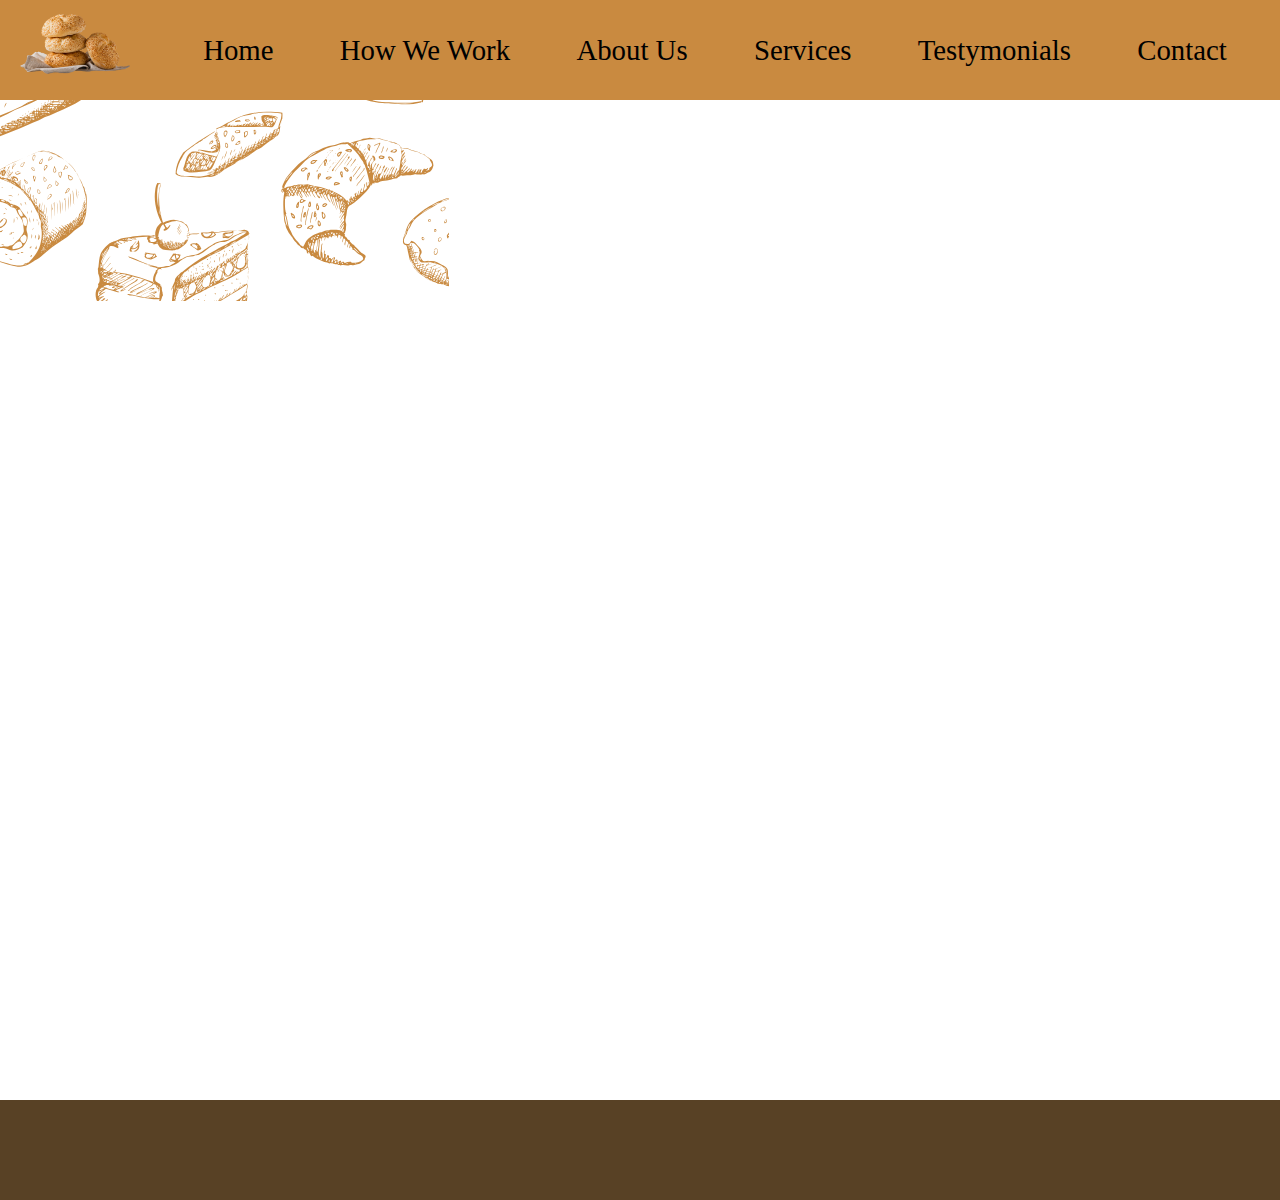
==== index.html @ 2b308f87 "09:38" ====
<!DOCTYPE html>
<html lang="en">
  <head>
    <meta charset="UTF-8" />
    <meta http-equiv="X-UA-Compatible" content="IE=edge" />
    <meta name="viewport" content="width=device-width, initial-scale=1.0" />
    <link
      href="https://cdn.jsdelivr.net/npm/bootstrap@5.0.2/dist/css/bootstrap.min.css"
      rel="stylesheet"
      integrity="sha384-EVSTQN3/azprG1Anm3QDgpJLIm9Nao0Yz1ztcQTwFspd3yD65VohhpuuCOmLASjC"
      crossorigin="anonymous"
    />

    <link rel="stylesheet" href="./styles.css" />
    <title>Document test</title>
  </head>
  <body>
    <header class="hero">
      <nav class="hero-navigation">
        <div><img class="logo" src="./static/img/logo.png" alt="logo" /></div>
        <div class="navigation-box">
          <ul class="navigation-list">
            <li class="navigation-list-item">
              <a class="navigation-list-item-link" href="#">home</a>
            </li>
            <li class="navigation-list-item">
              <a class="navigation-list-item-link" href="#">how we work</a>
            </li>
            <li class="navigation-list-item">
              <a class="navigation-list-item-link" href="./page/aboutUs.html"
                >about us</a
              >
            </li>
            <li class="navigation-list-item">
              <a class="navigation-list-item-link" href="#">services</a>
            </li>
            <li class="navigation-list-item">
              <a class="navigation-list-item-link" href="#">testymonials</a>
            </li>
            <li class="navigation-list-item">
              <a class="navigation-list-item-link" href="#">contact</a>
            </li>
          </ul>
        </div>
      </nav>
    </header>

    <section class="home">
      <div class="home-background">
        <img src="./static/img/s.svg" alt="" />
      </div>
    </section>

    <footer id="footer-section" class="footer-section"></footer>

    <script
      src="https://cdn.jsdelivr.net/npm/bootstrap@5.0.2/dist/js/bootstrap.bundle.min.js"
      integrity="sha384-MrcW6ZMFYlzcLA8Nl+NtUVF0sA7MsXsP1UyJoMp4YLEuNSfAP+JcXn/tWtIaxVXM"
      crossorigin="anonymous"
    ></script>
  </body>
</html>
---- styles.css ----
@import url("./static/css/footer.css");
@import url("./static/css//home.css");

*,
*::after,
*::before {
  margin: 0;
  padding: 0;
  box-sizing: border-box;
}
body {
  font-size: 10px;
}
.hero {
  width: 100%;
  height: 100px;
  background-color: #c98a40;
  display: flex;
  align-items: center;
}
.logo {
  width: 150px;
  height: 100px;
  padding: 20px;
}

.hero-navigation {
  width: 100%;
  display: flex;
}
.navigation-box {
  width: 100%;
}
.navigation-list {
  display: flex;
  justify-content: space-around;
  margin: 40px 20px 40px 20px;
}
.navigation-list-item {
  list-style: none;
  text-align: right;
  justify-content: space-around;
}
.navigation-list-item-link {
  text-decoration: none;
  color: black;
  margin: 0 10px 0 10px;
  justify-content: space-around;
  text-transform: capitalize;
  font-size: 1.8rem;
}
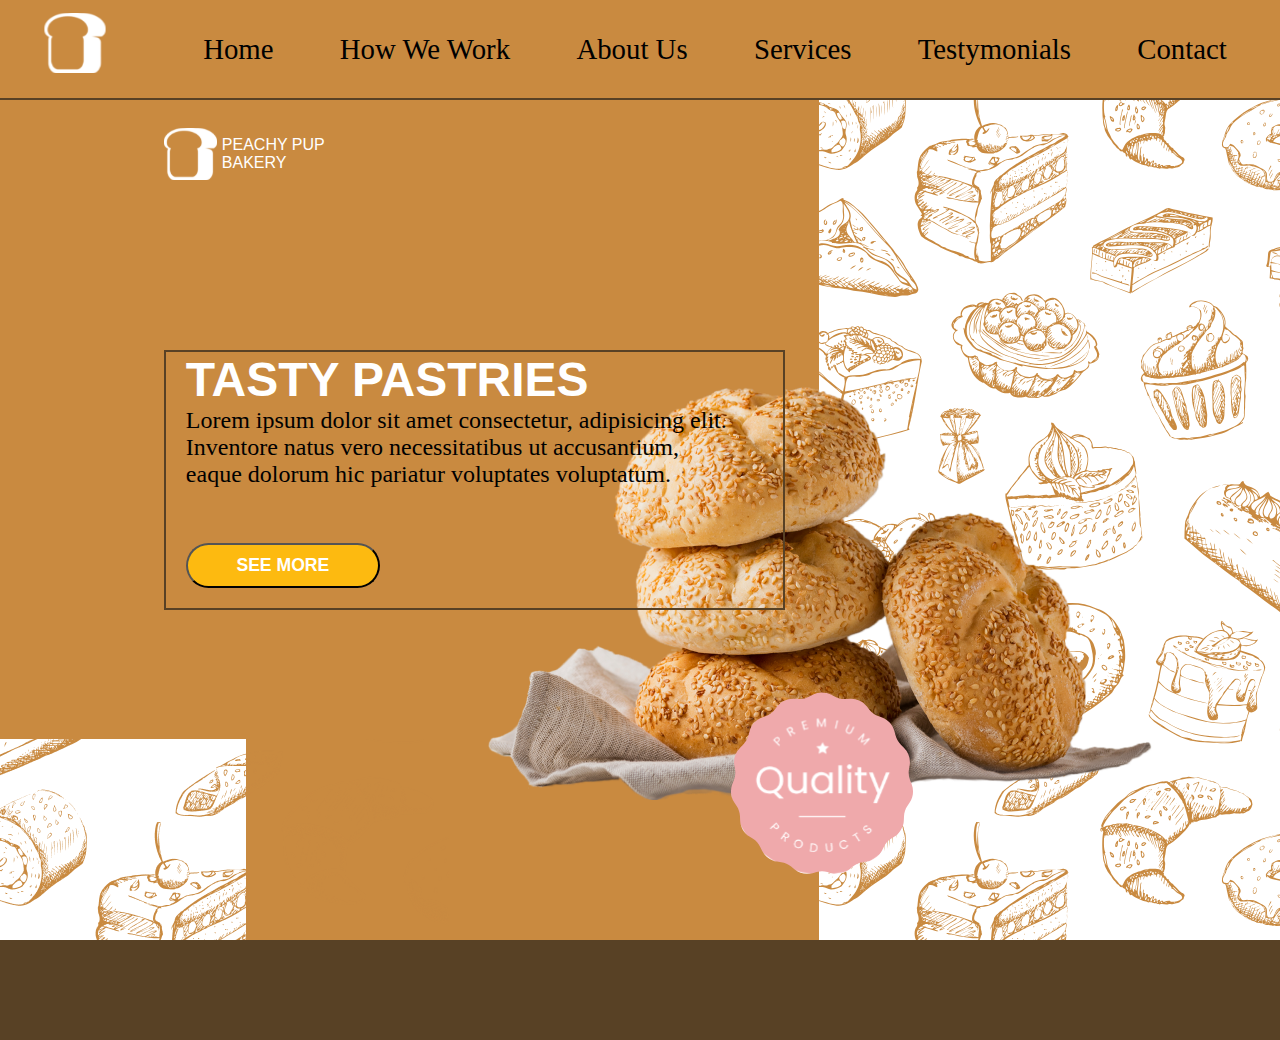
==== commit 450dfa5b: "11:30" ====
--- a/index.html
+++ b/index.html
@@ -17,7 +17,7 @@
   <body>
     <header class="hero">
       <nav class="hero-navigation">
-        <div><img class="logo" src="./static/img/logo.png" alt="logo" /></div>
+        <div><img class="logo" src="./static/img/pup.svg" alt="logo" /></div>
         <div class="navigation-box">
           <ul class="navigation-list">
             <li class="navigation-list-item">
@@ -47,7 +47,45 @@
 
     <section class="home">
       <div class="home-background">
-        <img src="./static/img/s.svg" alt="" />
+        <div class="social-box">
+          <img src="./static/img/Group (1).png" alt="backgroud " />
+        </div>
+        <div class="peach-pup">
+          <img class="logo-peach" src="./static/img/pup.svg" alt="logo" /><span
+            >peachy pup bakery</span
+          >
+        </div>
+        <div class="front-img-box">
+          <img
+            class="front-img"
+            src="./static/img/logo.png"
+            alt="ciepłe bułeczki"
+          />
+          <!-- <img
+            class="quality-img"
+            src="./static/img/Star 1.svg"
+            alt="certifcate"
+          /> -->
+        </div>
+        <div class="quality-box">
+          <img
+            class="quality-img"
+            src="./static/img/Star 1.svg"
+            alt="certifcate"
+          />
+        </div>
+        <div class="home-describe-box">
+          <h1 class="home-title">tasty pastries</h1>
+          <p class="home-describe">
+            Lorem ipsum dolor sit amet consectetur, adipisicing elit.<br />
+            Inventore natus vero necessitatibus ut accusantium,<br />
+            eaque dolorum hic pariatur voluptates voluptatum.
+          </p>
+          <button class="home-btn">see more</button>
+        </div>
+      </div>
+      <div class="right-places">
+        <img src="./static/img/asd.svg" alt="background with cookies" />
       </div>
     </section>
 
--- a/styles.css
+++ b/styles.css
@@ -16,7 +16,9 @@
   height: 100px;
   background-color: #c98a40;
   display: flex;
+  flex: wrap;
   align-items: center;
+  border-bottom: 2px solid #584125;
 }
 .logo {
   width: 150px;
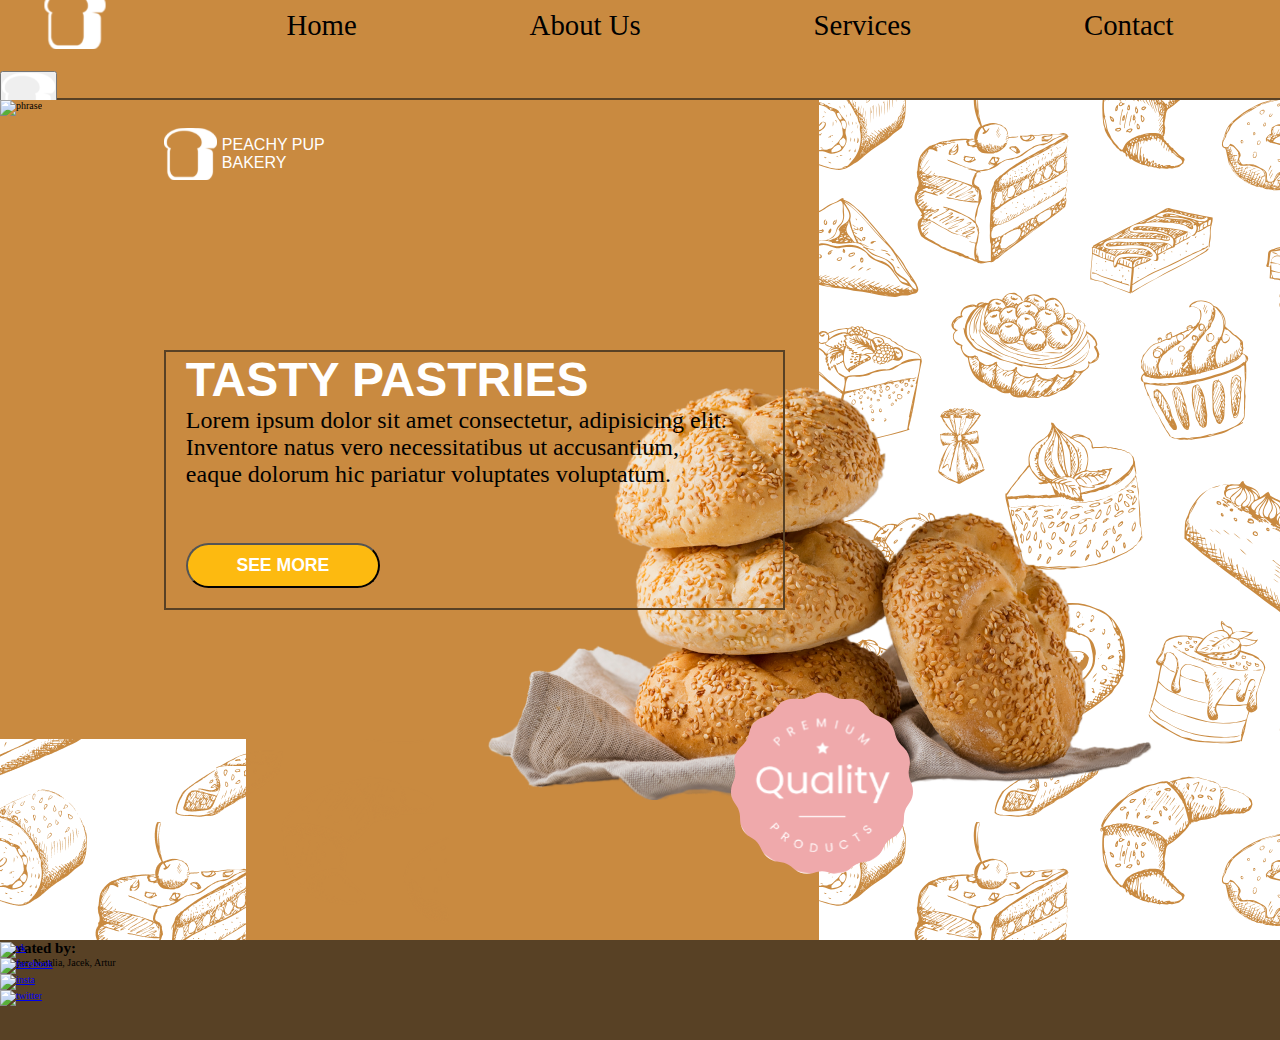
==== commit afebede2: "12.52" ====
--- a/index.html
+++ b/index.html
@@ -10,22 +10,27 @@
       integrity="sha384-EVSTQN3/azprG1Anm3QDgpJLIm9Nao0Yz1ztcQTwFspd3yD65VohhpuuCOmLASjC"
       crossorigin="anonymous"
     />
-
     <link rel="stylesheet" href="./styles.css" />
     <title>Document test</title>
   </head>
   <body>
     <header class="hero">
       <nav class="hero-navigation">
-        <div><img class="logo" src="./static/img/pup.svg" alt="logo" /></div>
+        <div class="button-box">
+          <img class="logo" src="./static/img/pup.svg" alt="logo" />
+
+          <button id="showBtn" class="showBtn">
+            <img class="logo-button" src="./static/img/pup.svg" alt="logo" />
+          </button>
+        </div>
         <div class="navigation-box">
-          <ul class="navigation-list">
+          <ul id="list" class="navigation-list">
             <li class="navigation-list-item">
               <a class="navigation-list-item-link" href="#">home</a>
             </li>
-            <li class="navigation-list-item">
+            <!-- <li class="navigation-list-item">
               <a class="navigation-list-item-link" href="#">how we work</a>
-            </li>
+            </li> -->
             <li class="navigation-list-item">
               <a class="navigation-list-item-link" href="./page/aboutUs.html"
                 >about us</a
@@ -34,9 +39,9 @@
             <li class="navigation-list-item">
               <a class="navigation-list-item-link" href="#">services</a>
             </li>
-            <li class="navigation-list-item">
+            <!-- <li class="navigation-list-item">
               <a class="navigation-list-item-link" href="#">testymonials</a>
-            </li>
+            </li> -->
             <li class="navigation-list-item">
               <a class="navigation-list-item-link" href="#">contact</a>
             </li>
@@ -48,7 +53,36 @@
     <section class="home">
       <div class="home-background">
         <div class="social-box">
-          <img src="./static/img/Group (1).png" alt="backgroud " />
+          <img
+            class="social-img"
+            src="./static/img/Group (1).png"
+            alt="backgroud "
+          />
+          <div class="box-list">
+            <ul class="social-list">
+              <li class="social-list-item">
+                <a class="social-list-item-link" href="#"
+                  ><img src="./static/img/vk.svg" alt="vk"
+                /></a>
+              </li>
+
+              <li class="social-list-item">
+                <a class="social-list-item-link" href="#"
+                  ><img src="./static/img/facebook-rect.svg" alt="facebook"
+                /></a>
+              </li>
+              <li class="social-list-item">
+                <a class="social-list-item-link" href="#"
+                  ><img src="./static/img/instagram-alt.svg" alt="insta"
+                /></a>
+              </li>
+              <li class="social-list-item">
+                <a class="social-list-item-link" href="#"
+                  ><img src="./static/img/twitter.svg" alt="twitter"
+                /></a>
+              </li>
+            </ul>
+          </div>
         </div>
         <div class="peach-pup">
           <img class="logo-peach" src="./static/img/pup.svg" alt="logo" /><span
@@ -61,17 +95,19 @@
             src="./static/img/logo.png"
             alt="ciepłe bułeczki"
           />
-          <!-- <img
-            class="quality-img"
-            src="./static/img/Star 1.svg"
-            alt="certifcate"
-          /> -->
         </div>
         <div class="quality-box">
           <img
             class="quality-img"
             src="./static/img/Star 1.svg"
             alt="certifcate"
+          />
+        </div>
+        <div class="front-phrase">
+          <img
+            class="front-prhase-img"
+            src="./static/img/Untitled-1.svg"
+            alt="phrase"
           />
         </div>
         <div class="home-describe-box">
@@ -85,16 +121,24 @@
         </div>
       </div>
       <div class="right-places">
-        <img src="./static/img/asd.svg" alt="background with cookies" />
+        <img
+          class="home-background-img"
+          src="./static/img/asd.svg"
+          alt="background with cookies"
+        />
       </div>
     </section>
 
-    <footer id="footer-section" class="footer-section"></footer>
+    <footer id="footer-section" class="footer-section">
+      <h2 class="footer-title">Created by:</h2>
+      <p class="team">Kacper, Natalia, Jacek, Artur</p>
+    </footer>
 
     <script
       src="https://cdn.jsdelivr.net/npm/bootstrap@5.0.2/dist/js/bootstrap.bundle.min.js"
       integrity="sha384-MrcW6ZMFYlzcLA8Nl+NtUVF0sA7MsXsP1UyJoMp4YLEuNSfAP+JcXn/tWtIaxVXM"
       crossorigin="anonymous"
     ></script>
+    <script src="./static/js/script.js"></script>
   </body>
 </html>
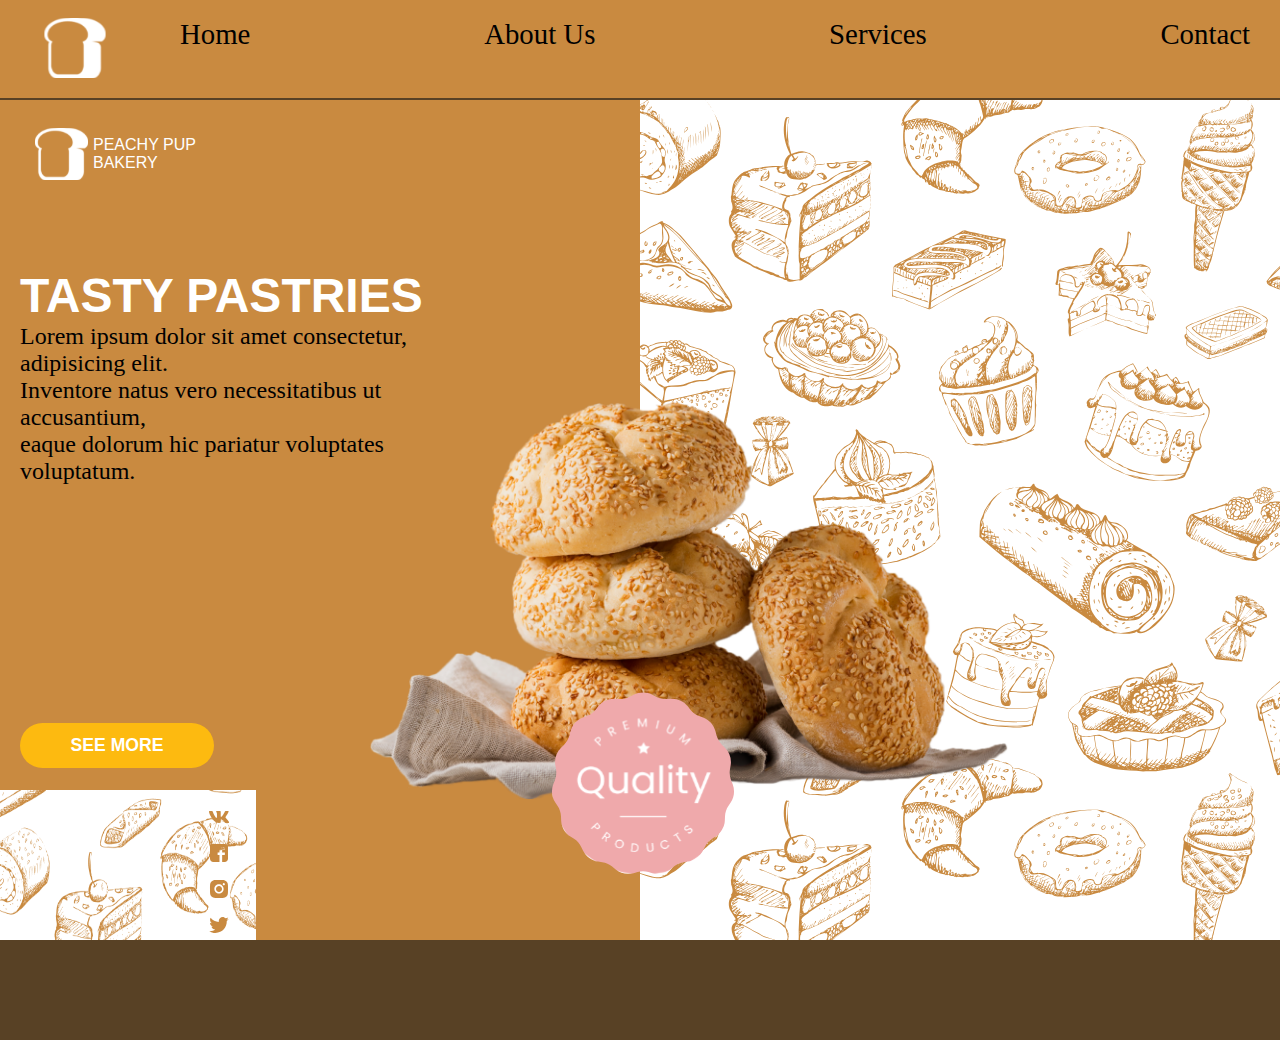
==== commit c4d4bbf2: "wszystko poza stopka" ====
--- a/index.html
+++ b/index.html
@@ -10,6 +10,7 @@
       integrity="sha384-EVSTQN3/azprG1Anm3QDgpJLIm9Nao0Yz1ztcQTwFspd3yD65VohhpuuCOmLASjC"
       crossorigin="anonymous"
     />
+
     <link rel="stylesheet" href="./styles.css" />
     <title>Document test</title>
   </head>
@@ -129,10 +130,7 @@
       </div>
     </section>
 
-    <footer id="footer-section" class="footer-section">
-      <h2 class="footer-title">Created by:</h2>
-      <p class="team">Kacper, Natalia, Jacek, Artur</p>
-    </footer>
+    <footer id="footer-section" class="footer-section"></footer>
 
     <script
       src="https://cdn.jsdelivr.net/npm/bootstrap@5.0.2/dist/js/bootstrap.bundle.min.js"
--- a/styles.css
+++ b/styles.css
@@ -40,7 +40,7 @@
 }
 .navigation-list-item {
   list-style: none;
-  text-align: right;
+  text-align: center;
   justify-content: space-around;
 }
 .navigation-list-item-link {
@@ -51,3 +51,108 @@
   text-transform: capitalize;
   font-size: 1.8rem;
 }
+@media screen and (min-width: 768px) {
+  .box_btn,
+  .no_active,
+  .active {
+    display: none;
+  }
+  .active_list {
+    display: flex;
+    justify-content: space-between;
+    align-items: center;
+    margin: 20px;
+  }
+  .no_active_list {
+    display: flex;
+    justify-content: space-between;
+    align-items: center;
+    margin: 20px;
+  }
+  .hero {
+    width: 100%;
+    height: 100px;
+    background-color: #c98a40;
+    display: flex;
+    flex: wrap;
+    align-items: center;
+    border-bottom: 2px solid #584125;
+  }
+  .hero-navigation {
+    width: 100%;
+    display: flex;
+  }
+  .navigation-box {
+    width: 100%;
+  }
+  .navigation-list {
+    display: flex;
+    justify-content: space-around;
+    margin: 40px 20px 40px 20px;
+  }
+  .navigation-list-item {
+    list-style: none;
+    text-align: right;
+    justify-content: space-around;
+  }
+  .navigation-list-item-link {
+    text-decoration: none;
+    color: black;
+    margin: 0 10px 0 10px;
+    justify-content: space-around;
+    text-transform: capitalize;
+    font-size: 1.8rem;
+  }
+}
+@media screen and (max-width: 768px) {
+  .box_btn,
+  .no_active,
+  .active {
+    display: block;
+  }
+  .hero {
+    width: 100%;
+    height: 200px;
+    background-color: #c98a40;
+    display: flex;
+    flex: wrap;
+    align-items: center;
+    border-bottom: 2px solid #584125;
+  }
+  .logo {
+    display: none;
+  }
+  .logo-button {
+    width: 150px;
+    height: 100px;
+    padding: 20px;
+  }
+  .button-box {
+    width: 150px;
+    height: 100px;
+    align-items: center;
+  }
+  .hero-navigation {
+    width: 100%;
+    display: flex;
+    align-items: center;
+  }
+  .navigation-box {
+    width: 100%;
+    text-align: center;
+  }
+  .navigation-list-item {
+    list-style: none;
+    text-align: center;
+    justify-content: space-around;
+  }
+  .no_active_list {
+    display: none;
+  }
+  .active_list {
+    background-color: #584125;
+  }
+  .navigation-list-item-link {
+    color: #c98a40;
+  }
+}
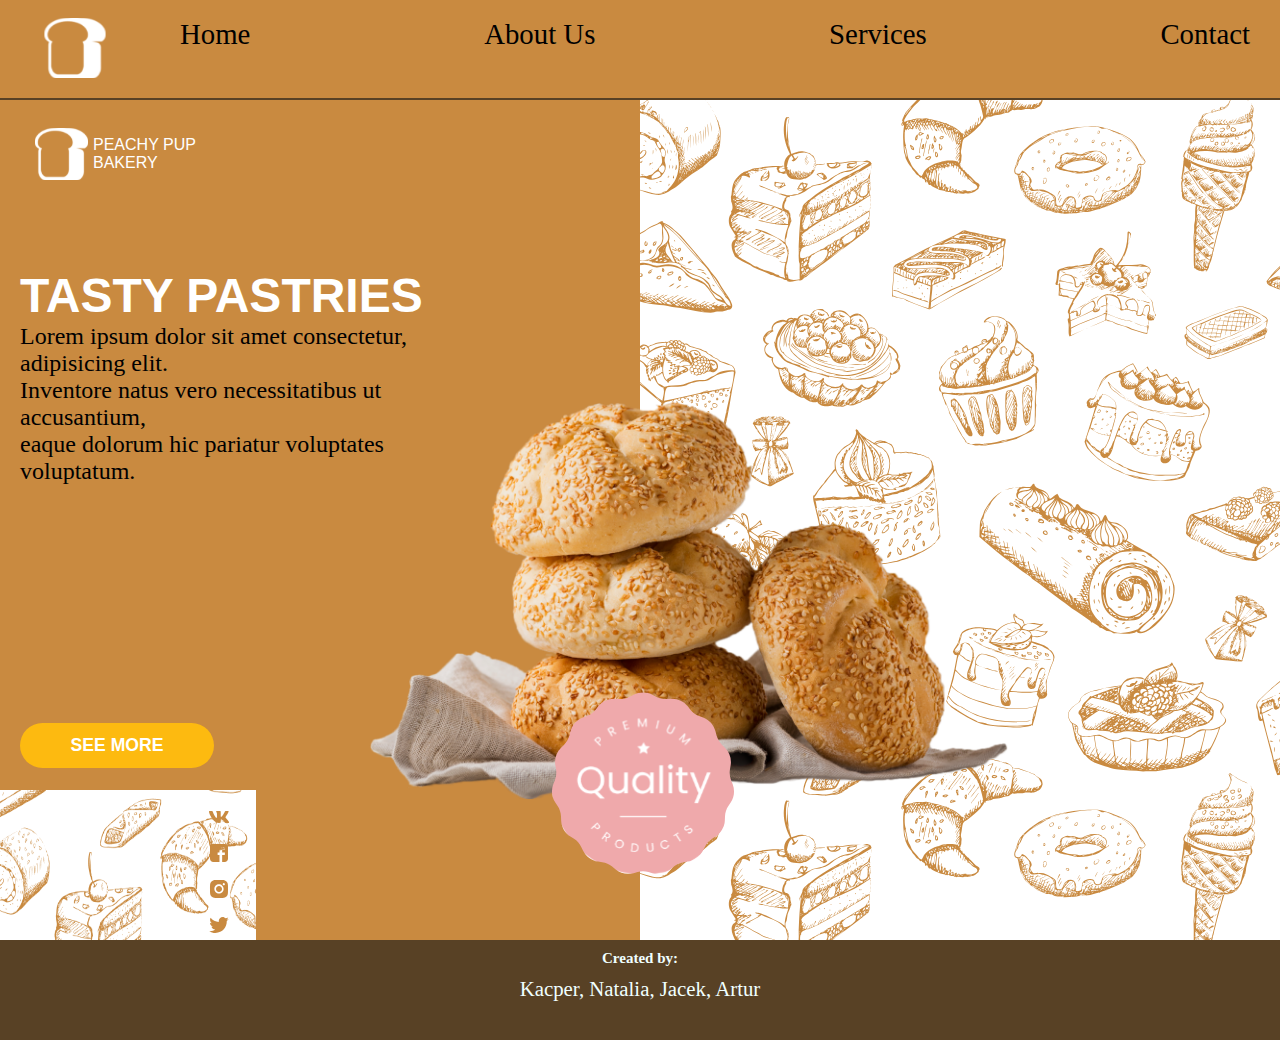
==== commit 41a92a01: "footer" ====
--- a/index.html
+++ b/index.html
@@ -130,7 +130,10 @@
       </div>
     </section>
 
-    <footer id="footer-section" class="footer-section"></footer>
+    <footer id="footer-section" class="footer-section">
+      <h2 class="footer-title">Created by:</h2>
+      <p class="team">Kacper, Natalia, Jacek, Artur</p>
+    </footer>
 
     <script
       src="https://cdn.jsdelivr.net/npm/bootstrap@5.0.2/dist/js/bootstrap.bundle.min.js"
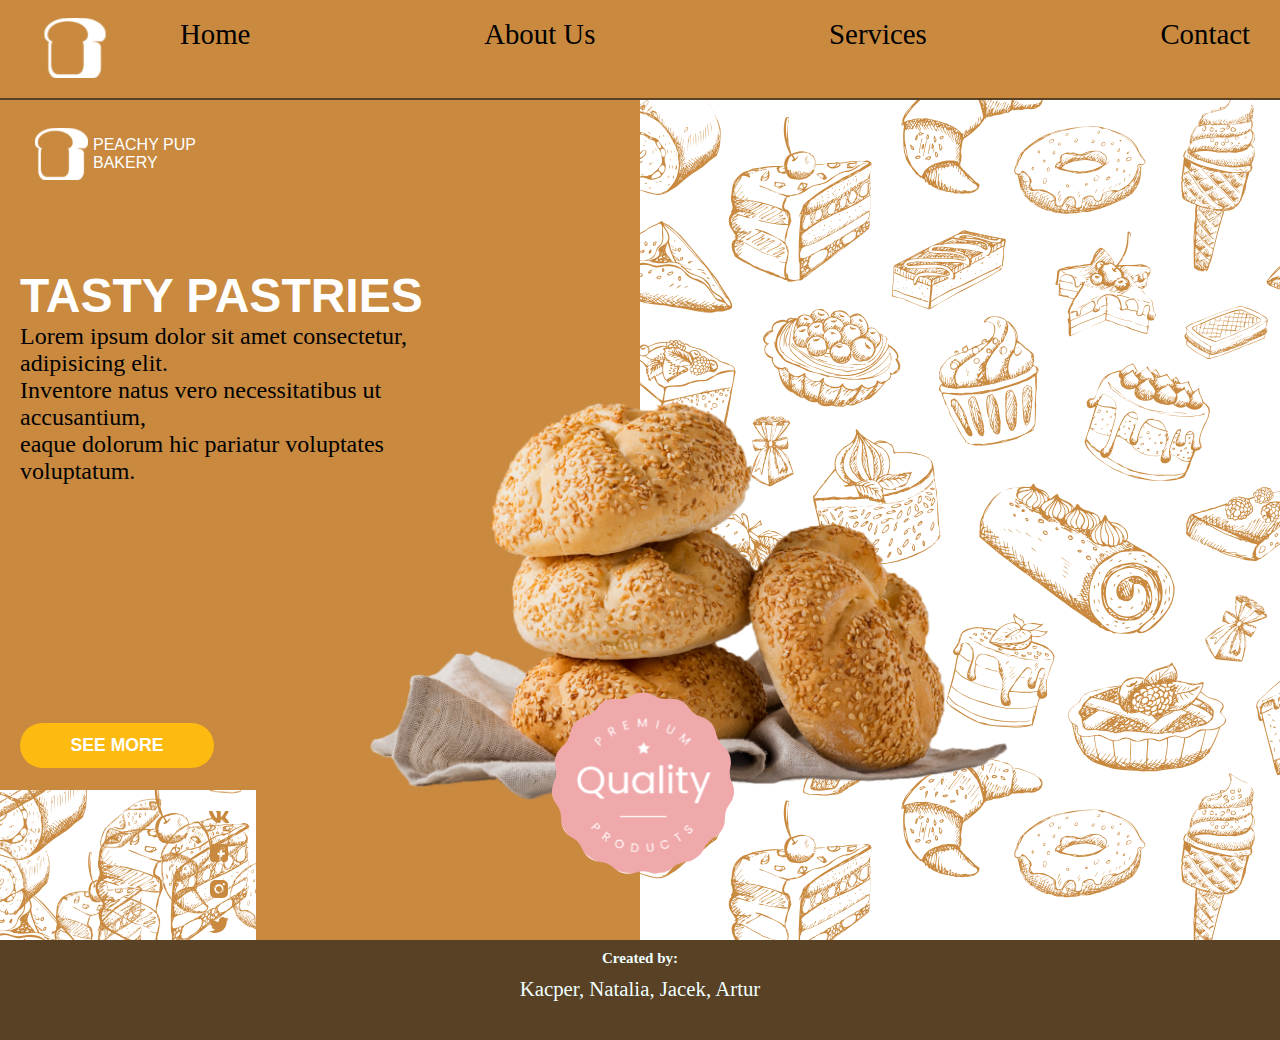
==== commit e2a84e7f: "add links" ====
--- a/index.html
+++ b/index.html
@@ -10,7 +10,6 @@
       integrity="sha384-EVSTQN3/azprG1Anm3QDgpJLIm9Nao0Yz1ztcQTwFspd3yD65VohhpuuCOmLASjC"
       crossorigin="anonymous"
     />
-
     <link rel="stylesheet" href="./styles.css" />
     <title>Document test</title>
   </head>
@@ -29,9 +28,7 @@
             <li class="navigation-list-item">
               <a class="navigation-list-item-link" href="#">home</a>
             </li>
-            <!-- <li class="navigation-list-item">
-              <a class="navigation-list-item-link" href="#">how we work</a>
-            </li> -->
+
             <li class="navigation-list-item">
               <a class="navigation-list-item-link" href="./page/aboutUs.html"
                 >about us</a
@@ -40,11 +37,11 @@
             <li class="navigation-list-item">
               <a class="navigation-list-item-link" href="#">services</a>
             </li>
-            <!-- <li class="navigation-list-item">
-              <a class="navigation-list-item-link" href="#">testymonials</a>
-            </li> -->
+
             <li class="navigation-list-item">
-              <a class="navigation-list-item-link" href="#">contact</a>
+              <a class="navigation-list-item-link" href="./page/contact.html"
+                >contact</a
+              >
             </li>
           </ul>
         </div>
--- a/styles.css
+++ b/styles.css
@@ -1,5 +1,6 @@
 @import url("./static/css/footer.css");
-@import url("./static/css//home.css");
+@import url("./static/css/home.css");
+@import url("./static/css/contact.css");
 
 *,
 *::after,
